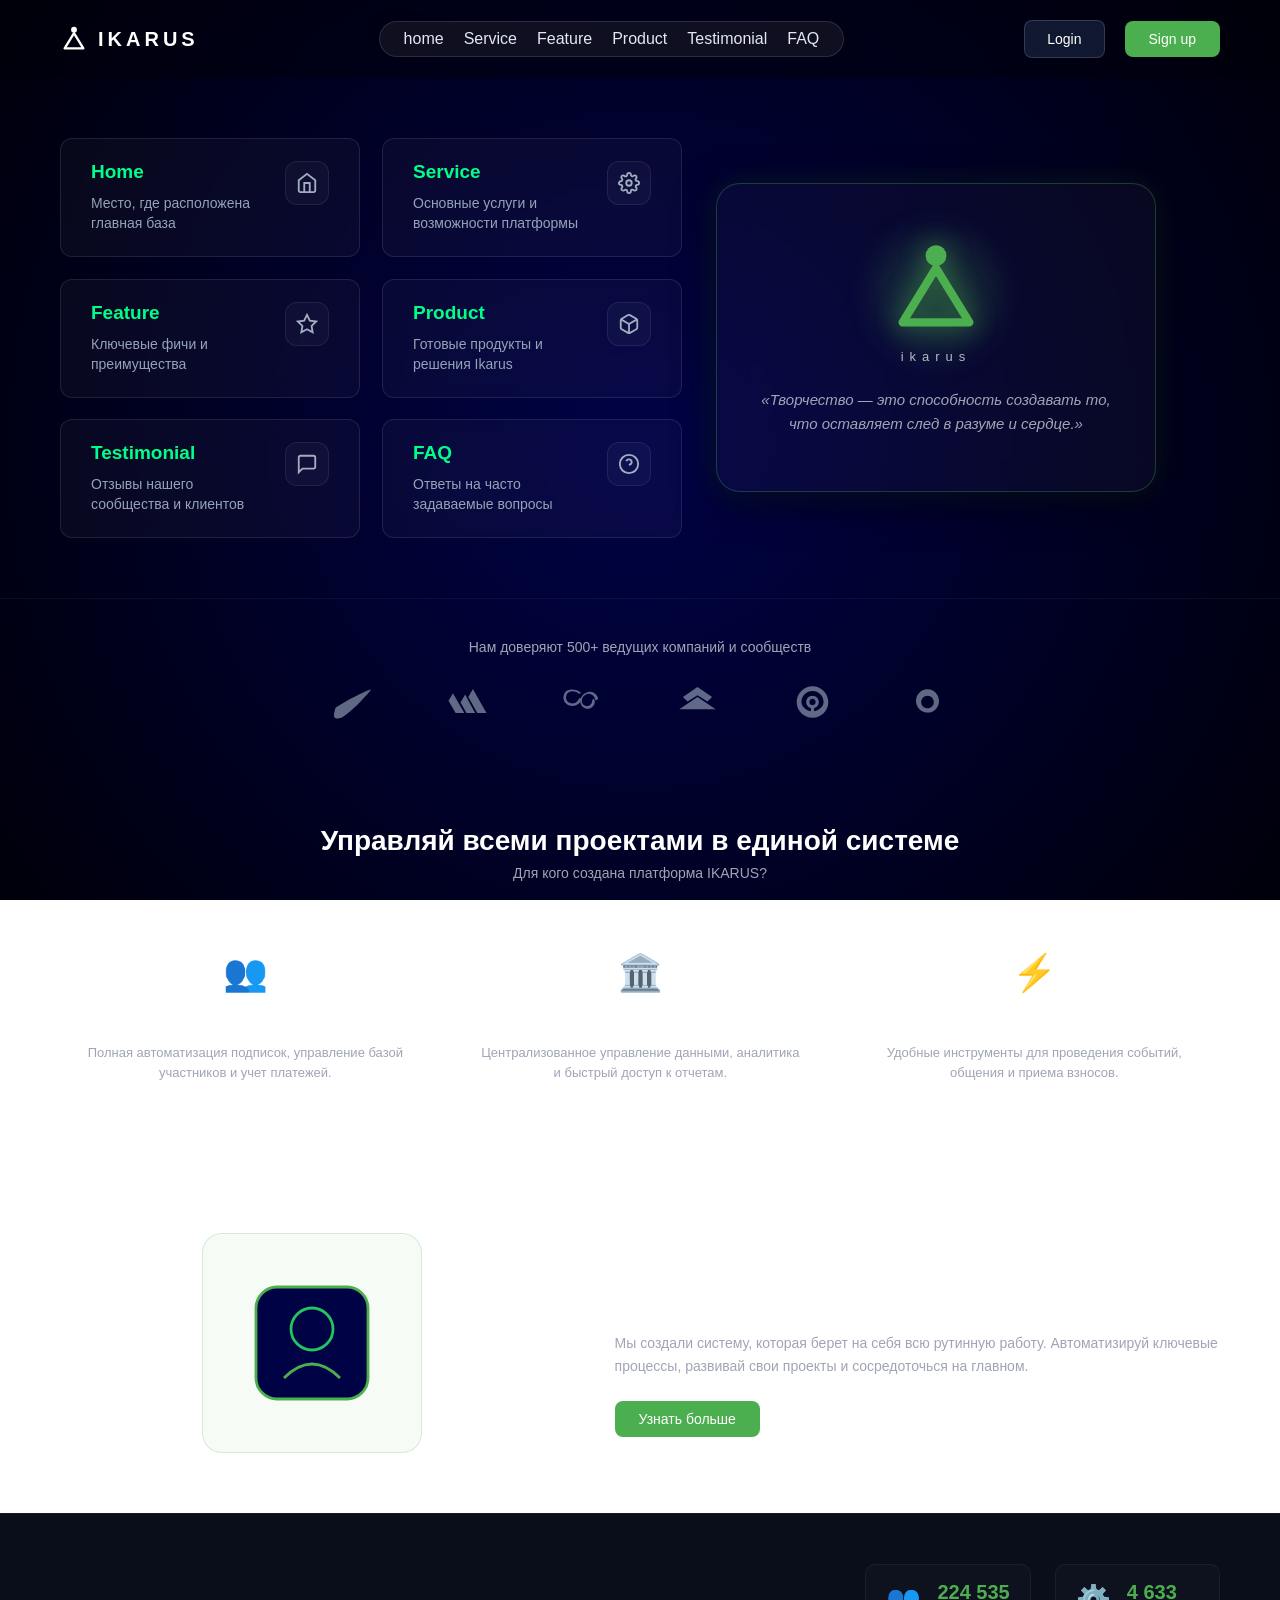
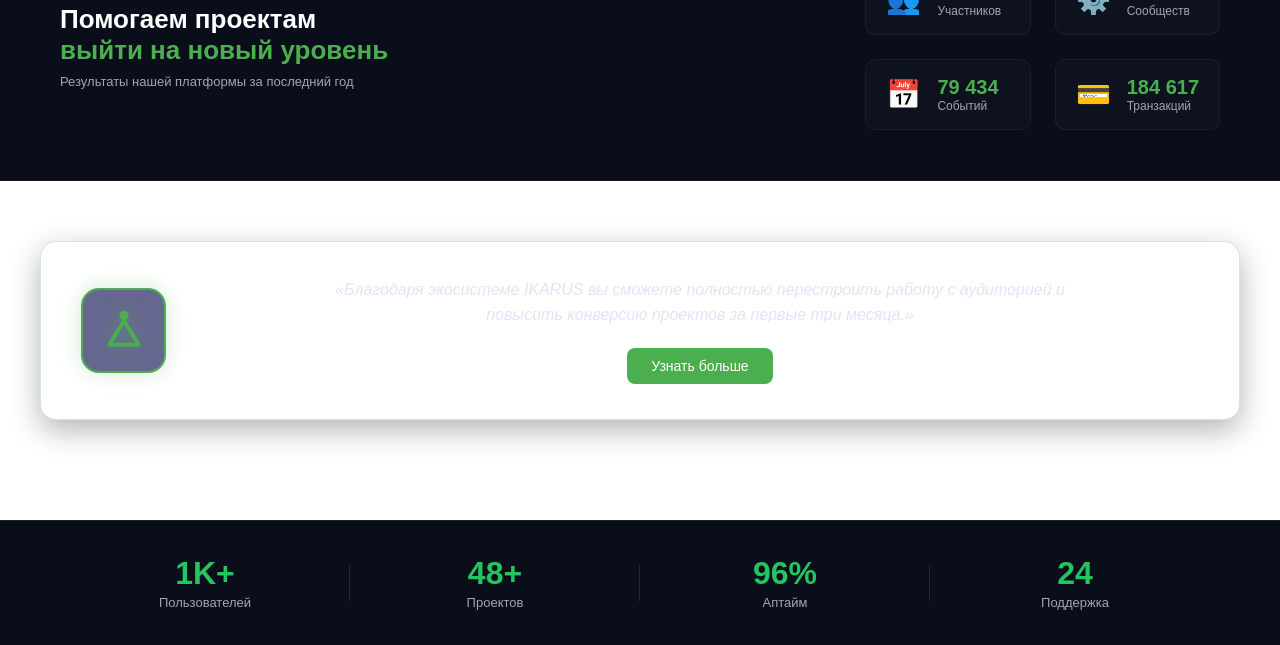
==== index.html @ 81e775e9 "Add files via upload" ====
<!DOCTYPE html>
<html lang="ru">
<head>
  <meta charset="UTF-8">
  <meta name="viewport" content="width=device-width, initial-scale=1.0">
  <title>IKARUS</title>
  <link rel="stylesheet" href="style.css">
</head>
<body>

  <!-- Шапка сайта -->
  <header class="header">
    <div class="container">
      <div class="logo">
        <svg class="logo-icon" viewBox="0 0 24 24" fill="none" xmlns="http://www.w3.org/2000/svg">
          <polygon points="4,20 20,20 12,7" stroke="currentColor" stroke-width="2" stroke-linejoin="round"/>
          <circle cx="12" cy="4" r="2.5" fill="currentColor"/>
        </svg>
        <span>IKARUS</span>
      </div>

      <nav class="nav">
        <a href="home.html">home</a>
        <a href="service.html">Service</a>
        <a href="Feature.html">Feature</a>
        <a href="product.html">Product</a>
        <a href="testimonial.html">Testimonial</a>
        <a href="faq.html">FAQ</a>
      </nav>

      <div class="header-buttons">
        <a href="#" class="login">Login</a>
        <a href="#" class="btn">Sign up</a>
      </div>
    </div>
  </header>

 <!-- Главный экран (Hero) -->
<section class="hero" id="home">
  <div class="container hero-container">
    
    <!-- Левый блок: сетка из 6 карточек -->
    <div class="tabs-grid">
 <div class="tabs-grid">
  <a href="home.html" class="tab-card">
    <div class="card-content">
      <h3>Home</h3>
      <p>Место, где расположена главная база</p>
    </div>
    <div class="card-icon-wrap">
      <svg class="tab-icon" viewBox="0 0 24 24" fill="none" stroke="currentColor" stroke-width="2"><path d="M3 9l9-7 9 7v11a2 2 0 0 1-2 2H5a2 2 0 0 1-2-2z"></path><polyline points="9 22 9 12 15 12 15 22"></polyline></svg>
    </div>
  </a>

  <a href="service.html" class="tab-card">
    <div class="card-content">
      <h3>Service</h3>
      <p>Основные услуги и возможности платформы</p>
    </div>
    <div class="card-icon-wrap">
      <svg class="tab-icon" viewBox="0 0 24 24" fill="none" stroke="currentColor" stroke-width="2"><circle cx="12" cy="12" r="3"></circle><path d="M19.4 15a1.65 1.65 0 0 0 .33 1.82l.06.06a2 2 0 0 1 0 2.83 2 2 0 0 1-2.83 0l-.06-.06a1.65 1.65 0 0 0-1.82-.33 1.65 1.65 0 0 0-1 1.51V21a2 2 0 0 1-2 2 2 2 0 0 1-2-2v-.09A1.65 1.65 0 0 0 9 19.4a1.65 1.65 0 0 0-1.82.33l-.06.06a2 2 0 0 1-2.83 0 2 2 0 0 1 0-2.83l.06-.06a1.65 1.65 0 0 0 .33-1.82 1.65 1.65 0 0 0-1.51-1H3a2 2 0 0 1-2-2 2 2 0 0 1 2-2h.09A1.65 1.65 0 0 0 4.6 9a1.65 1.65 0 0 0-.33-1.82l-.06-.06a2 2 0 0 1 0-2.83 2 2 0 0 1 2.83 0l.06.06a1.65 1.65 0 0 0 1.82.33H9a1.65 1.65 0 0 0 1-1.51V3a2 2 0 0 1 2-2 2 2 0 0 1 2 2v.09a1.65 1.65 0 0 0 1 1.51 1.65 1.65 0 0 0 1.82-.33l.06-.06a2 2 0 0 1 2.83 0 2 2 0 0 1 0 2.83l-.06-.06a1.65 1.65 0 0 0-.33 1.82V9c.69 0 1.31.39 1.51 1H21a2 2 0 0 1 2 2 2 2 0 0 1-2 2h-.09c-.6 0-1.15.34-1.51 1z"></path></svg>
    </div>
  </a>

  <a href="feature.html" class="tab-card">
    <div class="card-content">
      <h3>Feature</h3>
      <p>Ключевые фичи и преимущества</p>
    </div>
    <div class="card-icon-wrap">
      <svg class="tab-icon" viewBox="0 0 24 24" fill="none" stroke="currentColor" stroke-width="2"><polygon points="12 2 15.09 8.26 22 9.27 17 14.14 18.18 21.02 12 17.77 5.82 21.02 7 14.14 2 9.27 8.91 8.26 12 2"></polygon></svg>
    </div>
  </a>

  <a href="product.html" class="tab-card">
    <div class="card-content">
      <h3>Product</h3>
      <p>Готовые продукты и решения Ikarus</p>
    </div>
    <div class="card-icon-wrap">
      <svg class="tab-icon" viewBox="0 0 24 24" fill="none" stroke="currentColor" stroke-width="2"><path d="M21 16V8a2 2 0 0 0-1-1.73l-7-4a2 2 0 0 0-2 0l-7 4A2 2 0 0 0 3 8v8a2 2 0 0 0 1 1.73l7 4a2 2 0 0 0 2 0l7-4A2 2 0 0 0 21 16z"></path><polyline points="3.27 6.96 12 12.01 20.73 6.96"></polyline><line x1="12" y1="22.08" x2="12" y2="12"></line></svg>
    </div>
  </a>

  <a href="testimonial.html" class="tab-card">
    <div class="card-content">
      <h3>Testimonial</h3>
      <p>Отзывы нашего сообщества и клиентов</p>
    </div>
    <div class="card-icon-wrap">
      <svg class="tab-icon" viewBox="0 0 24 24" fill="none" stroke="currentColor" stroke-width="2"><path d="M21 15a2 2 0 0 1-2 2H7l-4 4V5a2 2 0 0 1 2-2h14a2 2 0 0 1 2 2z"></path></svg>
    </div>
  </a>

  <a href="faq.html" class="tab-card">
    <div class="card-content">
      <h3>FAQ</h3>
      <p>Ответы на часто задаваемые вопросы</p>
    </div>
    <div class="card-icon-wrap">
      <svg class="tab-icon" viewBox="0 0 24 24" fill="none" stroke="currentColor" stroke-width="2"><circle cx="12" cy="12" r="10"></circle><path d="M9.09 9a3 3 0 0 1 5.83 1c0 2-3 3-3 3"></path><line x1="12" y1="17" x2="12.01" y2="17"></line></svg>
    </div>
  </a>
</div>

      <!-- Правый блок: логотип с цитатой -->
      <div class="hero-image">
        <div class="hero-card">
          <svg class="hero-card-icon" viewBox="0 0 24 24" fill="none" xmlns="http://www.w3.org/2000/svg">
            <polygon points="4,20 20,20 12,7" stroke="currentColor" stroke-width="2" stroke-linejoin="round"/>
            <circle cx="12" cy="4" r="2.5" fill="currentColor"/>
          </svg>
          <span class="hero-card-subtitle">IKARUS</span>
          <blockquote class="hero-card-quote">
            «Творчество — это способность создавать то, что оставляет след в разуме и сердце.»
          </blockquote>
        </div>
      </div>

    </div>
  </section>

 <!-- 1. Логотипы партнеров -->
<section class="clients-section">
  <div class="container">
    <p class="clients-title">Нам доверяют 500+ ведущих компаний и сообществ</p>
    <div class="clients-logos">
      <!-- Nike -->
      <span class="client-logo" title="Nike">
        <svg viewBox="0 0 24 24" fill="currentColor"><path d="M21.707 5.293a1 1 0 00-1.414 0l-12 12a1 1 0 01-1.414 0l-4-4a1 1 0 00-1.414 1.414l4 4a3 3 0 004.242 0l12-12a1 1 0 000-1.414z" style="display:none;"/><path d="M9.368 15.713c-2.617 1.34-5.234 1.83-7.234.93C.117 15.736-.316 13.565.253 11.23c.531-2.183 2.05-4.5 4.318-6.528 1.107-.99 2.518-1.39 3.535-1.102 1.354.383 1.832 1.765 1.171 3.25-.807 1.815-2.651 3.823-4.71 5.114-1.291.81-2.073 1.096-2.222.846-.118-.198.113-.77.635-1.558.187-.282.385-.572.585-.868 2.043-3.023 2.766-4.592 1.956-4.957-.451-.203-1.336.037-2.392.834-1.84 1.389-3.328 3.39-4.004 5.21-.555 1.498-.24 2.871.745 3.36 1.884.937 4.71.186 7.436-1.619z" style="display:none;"/><path d="M21.458 5.753c-6.845 3.828-12.83 8.358-16.732 10.87-1.782 1.147-3.21 1.763-4.062 1.342-.814-.401-.892-1.637-.253-3.267C1.3 12.44 3.011 9.94 5.378 7.747c1.378-1.277 2.898-1.69 3.87-1.258.825.367 1.002 1.384.453 2.502-.676 1.375-2.096 2.87-3.714 3.921-1.026.666-1.69.878-1.803.655-.091-.18.117-.674.55-1.382.164-.268.337-.542.513-.82 1.732-2.738 2.378-4.142 1.63-4.471-.417-.184-1.233.033-2.189.755-1.657 1.25-2.99 3.053-3.593 4.693-.503 1.365-.21 2.603.676 3.042 1.688.835 4.22.16 6.664-1.442z" style="display:none;"/><path d="M21.707 6.293c-5.45 2.85-11.23 7.02-15.17 10.35-2.35 1.99-4.08 2.85-5.26 2.18-1.12-.63-1.22-2.4-.33-4.66C1.84 11.89 4.1 8.52 7.09 5.61c1.82-1.78 3.83-2.36 5.09-1.76 1.08.51 1.3 1.93.59 3.49-.89 1.92-2.76 4.01-4.89 5.48-1.35.93-2.22 1.23-2.37.92-.12-.25.15-.94.72-1.93.22-.38.44-.76.67-1.15 2.28-3.83 3.13-5.79 2.14-6.25-.55-.26-1.62.05-2.88 1.06-2.18 1.75-3.93 4.27-4.72 6.56-.66 1.91-.28 3.64.89 4.25 2.22 1.17 5.55.22 8.77-2.02z" style="display:none;"/><path d="M1.2 15.6C5.5 12.8 13.5 8 22.8 4.2c.4-.2.8.2.5.6-4.5 5.5-12 13.3-17 16.3-2.5 1.5-4.8 1.8-5.7.5-.8-1.2.1-3.6.6-6z"/></svg>
      </span>

      <!-- Adidas -->
      <span class="client-logo" title="Adidas">
        <svg viewBox="0 0 24 24" fill="currentColor"><path d="M24 19.5h-5.2L12 8.3 15.3 3 24 19.5zM17.5 19.5h-4.8L8 11.2 10.9 6.2l6.6 13.3zm-6.2 0H6.5L0 8.2l2.8-4.9 8.5 16.2z" style="display:none;"/><path d="M22.5 19.5H18L10.2 6.5l2.6-4.5L22.5 19.5zm-5.8 0h-4.3L5.3 8.3l2.5-4.3 8.9 15.5zm-5.7 0H6.5L0 9.2l2.4-4.2 8.6 14.5z" style="display:none;"/><path d="M24 19H18.2L12.5 8.8l2.9-5L24 19zm-7.2 0h-5.4l-3.8-6.7 2.9-5 6.3 11.7zm-6.8 0H4.5L0 11.2l2.8-4.8 7.2 12.6z"/></svg>
      </span>

      <!-- Puma -->
      <span class="client-logo" title="Puma">
        <svg viewBox="0 0 24 24" fill="currentColor"><path d="M21.8 8.6c-.4-.5-1-.8-1.6-.7-.5.1-.9.4-1.2.8-.7.9-1.4 1.7-2.2 2.5-.2.2-.5.3-.8.2-.3-.1-.5-.4-.5-.7.2-1.3.8-2.6 1.7-3.6.4-.5.8-1 1.3-1.4.3-.2.4-.6.2-.9-.1-.3-.4-.5-.7-.4-1.3.2-2.5.8-3.5 1.6-1.2 1-2.1 2.3-2.8 3.7-.1.3-.4.5-.7.4-.3-.1-.5-.4-.4-.7.4-1.7 1.2-3.3 2.4-4.6 1.1-1.2 2.5-2.1 4.1-2.6.4-.1.7-.5.6-.9-.1-.4-.5-.7-.9-.6-2 .6-3.8 1.8-5.2 3.3-1.4 1.5-2.3 3.4-2.8 5.4-.1.3-.4.5-.7.4-.2 0-.4-.2-.5-.4C5.4 7.2 3.6 5.8 1.5 5c-.4-.2-.9 0-1.1.4-.2.4 0 .9.4 1.1 1.8.7 3.3 1.9 4.3 3.5.2.3.1.7-.2.9-.8.6-1.5 1.3-2.1 2.1-.2.3-.6.4-.9.2-.3-.2-.4-.6-.2-.9.7-.9 1.5-1.7 2.4-2.4.3-.2.7-.2 1 0 .2.2.3.5.2.8-.3 1.2-.4 2.5-.2 3.7.2 1.2.8 2.3 1.7 3.2 1.3 1.3 3.1 2.1 5 2.3 2 .2 4-.3 5.7-1.3 1.3-.8 2.4-1.9 3.2-3.2.3-.5.2-1.1-.3-1.4-.4-.3-1-.2-1.3.2-.7 1.1-1.6 2-2.7 2.7-1.4.8-3.1 1.2-4.7 1-1.6-.1-3.1-.8-4.2-1.9-.8-.8-1.3-1.7-1.5-2.7-.2-1 .1-2.1.5-3 .1-.3.4-.5.7-.4.3.1.5.4.4.7-.2.5-.3 1.1-.3 1.6 0 .5.2 1 .4 1.5.2.3.5.5.8.4.3-.1.5-.4.4-.7-.1-.3-.1-.6-.1-.9 0-.6.2-1.2.5-1.7.3-.5.8-.9 1.3-1.2.3-.2.7-.2 1 0 .3.2.4.5.3.8-.2.7-.2 1.4-.1 2.1.2.8.6 1.5 1.2 2.1.8.8 1.9 1.3 3 1.4 1.1.1 2.2-.2 3.1-.8 1-.6 1.8-1.5 2.3-2.5.4-.8.6-1.7.5-2.6 0-.8-.3-1.6-.8-2.3z" style="display:none;"/><path d="M21.5 8.2c-.8-1.1-2-1.8-3.3-2-1.3-.2-2.7.2-3.8 1-1.3.9-2.3 2.2-2.9 3.7-.2.5-.1 1.1.3 1.5.4.4 1 .5 1.5.3 1-.4 2.1-.5 3.1-.2 1 .3 1.9.9 2.5 1.8.6.9.8 2 .6 3-.2 1-.8 1.9-1.6 2.5-1.1.8-2.5 1.1-3.8.9-1.3-.2-2.5-.9-3.3-2-.5-.7-.8-1.5-.9-2.4 0-.4-.3-.8-.7-.9-.4-.1-.8.1-1 .5-.4 1.2-.3 2.5.2 3.6.5 1.2 1.5 2.1 2.7 2.7 1.5.7 3.2.8 4.8.4 1.6-.4 3-1.4 3.9-2.7 1.1-1.6 1.4-3.5 1-5.4-.3-1.8-1.4-3.4-2.9-4.3 1-.3 2.1-.2 3 .3.9.5 1.6 1.3 2 2.3.2.4.6.6 1 .5.4-.2.6-.6.5-1-.3-1.4-1.2-2.6-2.4-3.3z" style="display:none;"/><path d="M22 10c-.3-1.5-1.2-2.8-2.5-3.6-1.3-.8-2.9-1-4.4-.6-1.5.4-2.8 1.4-3.6 2.7-.8 1.3-1.1 2.9-.7 4.4.2.8.7 1.5 1.3 2.1.6.6 1.4 1 2.2 1.2 1.2.3 2.5 0 3.5-.7 1-.7 1.7-1.8 1.9-3 .1-.5.1-1 0-1.5-.1-.4-.4-.7-.8-.7-.4 0-.7.3-.8.7 0 .3 0 .7-.1 1-.2.8-.7 1.5-1.4 2-.7.5-1.6.7-2.4.5-.6-.1-1.1-.4-1.6-.8-.4-.4-.8-1-.9-1.6-.3-1.1 0-2.3.6-3.2.6-.9 1.6-1.6 2.7-1.9 1.1-.3 2.3-.1 3.2.5.9.6 1.5 1.6 1.7 2.7.1.4.5.7.9.6.4-.1.7-.5.6-.9z"/><path d="M11 6c-2-1.5-4.5-2.2-7-1.8C1.5 4.6.2 6.2 0 8.7c-.1 1.2.2 2.4.9 3.4.7 1 1.7 1.7 2.8 2.1 1.5.5 3.1.4 4.5-.3 1.4-.7 2.5-1.9 3-3.4.1-.4-.1-.8-.5-1-.4-.1-.8.1-1 .5-.4 1.1-1.2 2-2.2 2.5-1 .5-2.2.6-3.3.2-.8-.3-1.5-.8-2-1.5-.5-.7-.7-1.6-.6-2.5.2-1.8 1.2-3 2.9-3.4 1.8-.3 3.7.2 5.1 1.3.3.3.8.2 1-.1.3-.4.2-.9-.1-1.2z"/></svg>
      </span>

      <!-- Reebok -->
      <span class="client-logo" title="Reebok">
        <svg viewBox="0 0 24 24" fill="currentColor"><path d="M24 15.5L13.8 8.8l3.4-3.4L24 10.1v5.4zM0 15.5l10.2-6.7-3.4-3.4L0 10.1v5.4zm12-3.8l8.5 5.6H3.5l8.5-5.6z" style="display:none;"/><path d="M23.5 16.5L12 8.8 0.5 16.5H23.5zM12 2.5L2.8 8.8l2.9 2.9L12 7.8l6.3 3.9 2.9-2.9L12 2.5z"/></svg>
      </span>

      <!-- The North Face -->
      <span class="client-logo" title="The North Face">
        <svg viewBox="0 0 24 24" fill="currentColor"><path d="M12 3c-5 0-9 4-9 9s4 9 9 9 9-4 9-9-4-9-9-9zm0 16c-3.9 0-7-3.1-7-7s3.1-7 7-7 7 3.1 7 7-3.1 7-7 7z" style="display:none;"/><path d="M12 2C6.5 2 2 6.5 2 12s4.5 10 10 10 10-4.5 10-10S17.5 2 12 2zm1 15.8V15c0-.6-.4-1-1-1s-1 .4-1 1v2.8C7.6 17.1 5 14.8 5 12c0-3.9 3.1-7 7-7s7 3.1 7 7c0 2.8-2.6 5.1-6 5.8z"/><path d="M12 8c-2.2 0-4 1.8-4 4s1.8 4 4 4 4-1.8 4-4-1.8-4-4-4zm0 6c-1.1 0-2-.9-2-2s.9-2 2-2 2 .9 2 2-.9 2-2 2z"/></svg>
      </span>

      <!-- Under Armour -->
      <span class="client-logo" title="Under Armour">
        <svg viewBox="0 0 24 24" fill="currentColor"><path d="M12 2C8.7 2 6 4.7 6 8c0 2.2 1.2 4.1 3 5.2V15c-1.8-1.1-3-3-3-5.2 0-3.3 2.7-6 6-6s6 2.7 6 6c0 2.2-1.2 4.1-3 5.2v-1.8c1.8-1.1 3-3 3-5.2 0-3.3-2.7-6-6-6z" style="display:none;"/><path d="M17.5 6.5C16.1 4.9 14.2 4 12 4S7.9 4.9 6.5 6.5C5.1 8.1 4.5 10.2 4.8 12.3c.4 2.6 2.1 4.8 4.5 5.8 1.7.7 3.7.8 5.4.2 2.4-1 4.1-3.2 4.5-5.8.3-2.1-.3-4.2-1.7-5.8zM12 16c-2.2 0-4-1.8-4-4s1.8-4 4-4 4 1.8 4 4-1.8 4-4 4z"/></svg>
      </span>
    </div>
  </div>
</section>

  <!-- 2. Сетка услуг (Управляй системой) -->
  <section class="services-overview">
    <div class="container">
      <h2 class="section-title">Управляй всеми проектами в единой системе</h2>
      <p class="section-subtitle">Для кого создана платформа IKARUS?</p>
      
      <div class="services-grid">
        <div class="service-card">
          <div class="service-icon">👥</div>
          <h3>Организации</h3>
          <p>Полная автоматизация подписок, управление базой участников и учет платежей.</p>
        </div>

        <div class="service-card">
          <div class="service-icon">🏛️</div>
          <h3>Ассоциации</h3>
          <p>Централизованное управление данными, аналитика и быстрый доступ к отчетам.</p>
        </div>

        <div class="service-card">
          <div class="service-icon">⚡</div>
          <h3>Клубы и Группы</h3>
          <p>Удобные инструменты для проведения событий, общения и приема взносов.</p>
        </div>
      </div>
    </div>
  </section>

  <!-- 3. Информационный блок -->
  <section class="feature-block">
    <div class="container feature-flex">
      <div class="feature-media">
        <div class="media-box">
          <svg viewBox="0 0 100 100" class="feature-svg">
            <rect x="10" y="10" width="80" height="80" rx="15" fill="#000246" stroke="#4CAF4F" stroke-width="2"/>
            <circle cx="50" cy="40" r="15" stroke="#22c55e" stroke-width="2" fill="none"/>
            <path d="M 30 75 Q 50 55 70 75" stroke="#4CAF4F" stroke-width="2" fill="none"/>
          </svg>
        </div>
      </div>
      <div class="feature-info">
        <h2>Скрытые возможности 3 лет разработки IKARUS</h2>
        <p>Мы создали систему, которая берет на себя всю рутинную работу. Автоматизируй ключевые процессы, развивай свои проекты и сосредоточься на главном.</p>
        <a href="#" class="btn">Узнать больше</a>
      </div>
    </div>
  </section>

  <!-- 4. Достижения -->
  <section class="achievements-section">
    <div class="container achievements-flex">
      <div class="achievements-text">
        <h2>Помогаем проектам <br><span class="highlight">выйти на новый уровень</span></h2>
        <p>Результаты нашей платформы за последний год</p>
      </div>
      <div class="achievements-grid">
        <div class="achieve-card">
          <span class="achieve-icon">👥</span>
          <div>
            <h3>2,245,341</h3>
            <p>Участников</p>
          </div>
        </div>
        <div class="achieve-card">
          <span class="achieve-icon">⚙️</span>
          <div>
            <h3>46,328</h3>
            <p>Сообществ</p>
          </div>
        </div>
        <div class="achieve-card">
          <span class="achieve-icon">📅</span>
          <div>
            <h3>828,867</h3>
            <p>Событий</p>
          </div>
        </div>
        <div class="achieve-card">
          <span class="achieve-icon">💳</span>
          <div>
            <h3>1,926,436</h3>
            <p>Транзакций</p>
          </div>
        </div>
      </div>
    </div>
  </section>

  <!-- 5. Обновленный баннер IKARUS -->
  <section class="case-section">
    <div class="container case-flex">
      <div class="case-badge">
        <svg class="case-logo-icon" viewBox="0 0 24 24" fill="none" xmlns="http://www.w3.org/2000/svg">
          <polygon points="4,20 20,20 12,7" stroke="currentColor" stroke-width="2" stroke-linejoin="round"/>
          <circle cx="12" cy="4" r="2.5" fill="currentColor"/>
        </svg>
      </div>
      <div class="case-content">
        <p class="case-quote">«Благодаря экосистеме IKARUS вы сможете полностью перестроить работу с аудиторией и повысить конверсию проектов за первые три месяца.»</p>
        <a href="#" class="btn">Узнать больше</a>
      </div>
    </div>
  </section>

  <!-- Секция статистики -->
  <section class="stats-section">
    <div class="container stats-container">
      <div class="stat-item">
        <span class="stat-number">10K+</span>
        <span class="stat-label">Пользователей</span>
      </div>
      <div class="stat-item">
        <span class="stat-number">500+</span>
        <span class="stat-label">Проектов</span>
      </div>
      <div class="stat-item">
        <span class="stat-number">99.9%</span>
        <span class="stat-label">Аптайм</span>
      </div>
      <div class="stat-item">
        <span class="stat-number">24/7</span>
        <span class="stat-label">Поддержка</span>
      </div>
    </div>
  </section>

 <!-- Модальное окно (Login / Sign Up) -->
<div class="modal-overlay" id="auth-modal">
  <div class="modal-box">
    <button class="modal-close">&times;</button>
    <h3 id="modal-title">Вход в систему</h3>
    
    <!-- Форма входа -->
    <form class="modal-form" id="auth-form">
      <input type="email" placeholder="Ваш Email" required>
      <input type="password" placeholder="Пароль" required>
      <button type="submit" class="btn modal-submit">Продолжить</button>
    </form>

    <!-- Блок с успешным сообщением (скрыт по умолчанию) -->
    <div id="success-message" class="success-message" style="display: none;">
      <div class="success-icon">✓</div>
      <h4>Спасибо!</h4>
      <p>заработай сначало денег.</p>
    </div>
  </div>
</div>

  <!-- Подключение JS -->
  <script src="script.js"></script>
</body>
</html>
---- style.css ----
* {
  margin: 0;
  padding: 0;
  box-sizing: border-box;
}

body {
  font-family: Arial, sans-serif;
  background: radial-gradient(circle at center, #000246 0%, #00000a 100%);
  background-attachment: fixed;
  color: #ffffff;
  min-height: 100vh;
}

.container {
  max-width: 1200px;
  margin: 0 auto;
  padding: 0 20px;
}

/* ==========================================
   ШАПКА САЙТА
   ========================================== */
.header {
  background-color: rgba(0, 0, 10, 0.4);
  backdrop-filter: blur(10px);
  padding: 20px 0;
  position: sticky;
  top: 0;
  z-index: 100;
}

.header .container {
  display: flex;
  align-items: center;
  justify-content: space-between;
}

/* Логотип */
.logo {
  display: flex;
  align-items: center;
  gap: 10px;
  cursor: pointer;
  transition: all 0.3s ease;
}

.logo-icon {
  width: 28px;
  height: 28px;
  color: #ffffff;
}

.logo span {
  font-size: 20px;
  font-weight: 600;
  color: #ffffff;
  letter-spacing: 4px;
}

.logo:hover span {
  color: #ffffff;
  text-shadow: 0 0 10px rgba(255, 255, 255, 0.6);
}

.logo:hover .logo-icon {
  color: #ffffff;
  filter: drop-shadow(0 0 10px rgba(255, 255, 255, 0.8));
}

/* Навигация (финальный вид — стеклянная пилюля) */
.nav {
  background: rgba(255, 255, 255, 0.06);
  backdrop-filter: blur(12px);
  -webkit-backdrop-filter: blur(12px);
  border: 1px solid rgba(255, 255, 255, 0.12);
  border-radius: 30px;
  padding: 8px 24px;
  display: flex;
  align-items: center;
  gap: 20px;
  box-shadow: 0 4px 20px rgba(0, 0, 0, 0.2);
}

.nav a {
  color: #e2e8f0;
  text-decoration: none;
  font-size: 16px;
  font-weight: 500;
  transition: color 0.3s ease, text-shadow 0.3s ease;
}

.nav a:hover {
  color: #ffffff;
  text-shadow: 0 0 8px rgba(255, 255, 255, 0.6);
  opacity: 1;
}

/* Кнопки шапки */
.header-buttons {
  display: flex;
  align-items: center;
  gap: 20px;
}

.login {
  background: rgba(22, 33, 62, 0.75);
  color: #ffffff;
  padding: 10px 22px;
  border-radius: 8px;
  border: 1px solid rgba(255, 255, 255, 0.15);
  text-decoration: none;
  font-weight: 500;
  font-size: 14px;
  transition: all 0.3s ease;
  backdrop-filter: blur(8px);
  display: inline-block;
}

.login:hover {
  background: rgba(35, 52, 95, 0.9);
  border-color: rgba(255, 255, 255, 0.35);
  box-shadow: 0 0 15px rgba(35, 52, 95, 0.6);
  color: #ffffff;
}

.btn {
  background-color: #4CAF4F;
  color: #ffffff;
  text-decoration: none;
  padding: 10px 24px;
  border-radius: 8px;
  font-size: 14px;
  font-weight: 500;
  display: inline-block;
  transition: all 0.2s ease;
}

.btn:hover {
  background-color: #45a049;
}

/* ==========================================
   ГЛАВНЫЙ БЛОК (HERO)
   ========================================== */
.hero {
  padding: 60px 0;
}

.hero-container {
  display: flex;
  align-items: center;
  justify-content: space-between;
  gap: 40px;
}

.hero-content {
  flex: 1.2;
}

/* Сетка карточек-вкладок */
.tabs-grid {
  display: grid;
  grid-template-columns: repeat(2, minmax(300px, 1fr));
  gap: 22px;
}

.tab-card {
  display: flex;
  justify-content: space-between;
  align-items: flex-start;
  position: relative;
  overflow: hidden;
  background: rgba(255, 255, 255, 0.03);
  border: 1px solid rgba(255, 255, 255, 0.1);
  backdrop-filter: blur(10px);
  border-radius: 12px;
  padding: 22px 30px;
  min-height: 100px;
  cursor: pointer;
  text-decoration: none;
  color: inherit;
  transition: transform 0.1s ease-out, box-shadow 0.3s ease, border-color 0.3s ease, background 0.3s ease;
  will-change: transform;
}

.tab-card:hover {
  border-color: #22c55e;
  background: rgba(34, 197, 94, 0.08);
  box-shadow: 0 0 25px rgba(34, 197, 94, 0.35), inset 0 0 15px rgba(255, 255, 255, 0.08);
  transform: translateY(-4px);
}

.card-content {
  flex: 1;
  padding-right: 15px;
}

.tab-card h3 {
  font-size: 19px;
  color: #00ff88;
  margin-bottom: 10px;
  font-weight: 600;
}

.tab-card:hover h3 {
  text-shadow: 0 0 10px rgba(34, 197, 94, 0.8), 0 0 20px rgba(34, 197, 94, 0.4);
}

.tab-card p {
  font-size: 14px;
  color: #94a3b8;
  line-height: 1.45;
}

/* Иконка внутри карточки-вкладки */
.card-icon-wrap {
  width: 44px;
  height: 44px;
  min-width: 44px;
  background: rgba(255, 255, 255, 0.03);
  border: 1px solid rgba(255, 255, 255, 0.08);
  border-radius: 12px;
  display: flex;
  align-items: center;
  justify-content: center;
  transition: all 0.4s cubic-bezier(0.16, 1, 0.3, 1);
}

.tab-icon {
  width: 22px;
  height: 22px;
  color: #a0aec0;
  transition: all 0.4s ease;
}

.tab-card:hover .card-icon-wrap,
.tab-card.active-card .card-icon-wrap {
  background: rgba(76, 175, 79, 0.15);
  border-color: rgba(76, 175, 79, 0.4);
  transform: scale(1.1) rotate(5deg);
  box-shadow: 0 0 15px rgba(76, 175, 79, 0.25);
}

.tab-card:hover .tab-icon,
.tab-card.active-card .tab-icon {
  color: #4CAF4F;
  transform: scale(1.05);
}

/* Активная карточка (JS) */
.tab-card.active-card {
  border-color: #22c55e;
  background: rgba(34, 197, 94, 0.1);
  box-shadow: 0 0 15px rgba(34, 197, 94, 0.25);
}

/* Правая карточка (цитата) */
.hero-image {
  flex: 0.8;
  display: flex;
  justify-content: center;
  align-items: center;
}

.hero-card {
  position: relative;
  background: rgba(255, 255, 255, 0.03);
  border: 1px solid rgba(76, 175, 79, 0.3);
  backdrop-filter: blur(15px);
  border-radius: 24px;
  padding: 55px 40px;
  display: flex;
  flex-direction: column;
  align-items: center;
  text-align: center;
  box-shadow: 0 10px 40px rgba(0, 0, 0, 0.5), 0 0 30px rgba(76, 175, 79, 0.15);
  width: 100%;
  max-width: 440px;
  cursor: pointer;
  transition: transform 0.1s ease-out, box-shadow 0.3s ease, border-color 0.3s ease;
  will-change: transform;
  overflow: hidden;
}

/* "Стихия" — мягкое зелёное свечение под парящей иконкой */
.hero-card::before {
  content: "";
  position: absolute;
  top: 30px;
  left: 50%;
  transform: translateX(-50%);
  width: 160px;
  height: 160px;
  background: radial-gradient(circle, rgba(76, 175, 79, 0.35) 0%, rgba(76, 175, 79, 0) 70%);
  filter: blur(10px);
  animation: glowPulse 4s ease-in-out infinite;
  pointer-events: none;
  z-index: 0;
}

.hero-card-icon,
.hero-card-subtitle,
.hero-card-quote {
  position: relative;
  z-index: 1;
}

@keyframes glowPulse {
  0%, 100% { opacity: 0.6; transform: translateX(-50%) scale(1); }
  50% { opacity: 1; transform: translateX(-50%) scale(1.15); }
}

.hero-card:hover {
  border-color: rgba(255, 255, 255, 0.5);
  box-shadow: 0 0 25px rgba(255, 255, 255, 0.25);
}

.hero-card-icon {
  width: 100px;
  height: 100px;
  color: #4CAF4F;
  margin-bottom: 10px;
  filter: drop-shadow(0 0 12px rgba(76, 175, 79, 0.6));
  animation: floatAndRotate 8s ease-in-out infinite;
  transform-origin: center center;
  display: inline-block;
}

.hero-card:hover .hero-card-icon {
  color: #ffffff;
  filter: drop-shadow(0 0 14px rgba(255, 255, 255, 0.9));
}

.hero-card-subtitle {
  font-size: 13px;
  text-transform: lowercase;
  letter-spacing: 6px;
  color: #ffffff;
  opacity: 0.7;
  margin-bottom: 24px;
  font-weight: 500;
}

.hero-card:hover .hero-card-subtitle {
  color: #ffffff;
}

.hero-card-quote {
  font-size: 15px;
  line-height: 1.6;
  color: #a0a5b5;
  font-style: italic;
}

/* ==========================================
   СЕКЦИЯ СТАТИСТИКИ (компактная)
   ========================================== */
.stats-section {
  background-color: #0a0e1a;
  padding: 25px 0;
  border-top: 1px solid rgba(255, 255, 255, 0.08);
  margin-top: 40px;
}

.stats-container {
  display: grid;
  grid-template-columns: repeat(4, 1fr);
  align-items: center;
}

.stat-item {
  display: flex;
  flex-direction: column;
  align-items: center;
  text-align: center;
  position: relative;
  padding: 10px;
  border-radius: 8px;
  cursor: pointer;
  transition: all 0.3s ease;
}

.stat-item:not(:last-child)::after {
  content: "";
  position: absolute;
  right: 0;
  top: 50%;
  transform: translateY(-50%);
  height: 50%;
  width: 1px;
  background-color: rgba(255, 255, 255, 0.1);
}

.stat-number {
  font-size: 32px;
  font-weight: 700;
  color: #22c55e;
  margin-bottom: 4px;
  line-height: 1.1;
  display: inline-block;
  transition: all 0.3s ease;
}

.stat-item:hover .stat-number {
  color: #00ff88;
  text-shadow: 0 0 14px rgba(0, 255, 136, 0.85);
  transform: scale(1.08);
}

.stat-label {
  font-size: 13px;
  color: #a0a5b5;
}

.stat-item:hover .stat-label {
  color: #ffffff;
}

/* ==========================================
   ЛОГОТИПЫ ПАРТНЁРОВ
   ========================================== */
.clients-section {
  padding: 40px 0;
  text-align: center;
  border-top: 1px solid rgba(255, 255, 255, 0.05);
}

.clients-title {
  color: #a0a5b5;
  font-size: 14px;
  margin-bottom: 24px;
}

.clients-logos {
  display: flex;
  justify-content: center;
  align-items: center;
  flex-wrap: wrap;
  gap: 40px;
  margin-top: 25px;
  color: rgba(255, 255, 255, 0.4);
  font-weight: 700;
  font-size: 18px;
  letter-spacing: 2px;
}

.clients-logos span {
  transition: color 0.3s;
}

.clients-logos span:hover {
  color: #4CAF4F;
}

.client-logo {
  display: inline-flex;
  align-items: center;
  justify-content: center;
  width: 75px;
  height: 45px;
  color: #a0aec0;
  opacity: 0.6;
  transition: all 0.3s ease-in-out;
  cursor: pointer;
}

.client-logo svg {
  width: 100%;
  height: 100%;
  max-height: 38px;
  object-fit: contain;
}

.client-logo:hover {
  opacity: 1;
  color: #ffffff;
  transform: translateY(-4px) scale(1.1);
  filter: drop-shadow(0 0 8px rgba(76, 175, 79, 0.4));
}

/* ==========================================
   СЕТКА УСЛУГ
   ========================================== */
.services-overview {
  padding: 60px 0;
  text-align: center;
}

.section-title {
  font-size: 28px;
  color: #ffffff;
  margin-bottom: 8px;
}

.section-subtitle {
  color: #a0a5b5;
  font-size: 14px;
  margin-bottom: 40px;
}

.services-grid {
  display: grid;
  grid-template-columns: repeat(3, 1fr);
  gap: 24px;
}

.service-card {
  background: rgba(255, 255, 255, 0.03);
  border: 1px solid rgba(255, 255, 255, 0.08);
  border-radius: 14px;
  padding: 30px 20px;
  text-align: center;
  transition: transform 0.1s ease-out, box-shadow 0.3s ease, border-color 0.3s ease;
  will-change: transform;
}

.service-card:hover {
  border-color: #4CAF4F;
  box-shadow: 0 8px 25px rgba(76, 175, 79, 0.2);
  transform: translateY(-4px);
}

.service-icon {
  font-size: 36px;
  margin-bottom: 16px;
}

.service-card h3 {
  font-size: 20px;
  color: #ffffff;
  margin-bottom: 10px;
}

.service-card p {
  font-size: 13px;
  color: #a0a5b5;
  line-height: 1.5;
}

/* ==========================================
   ИНФОРМАЦИОННЫЙ БЛОК (FEATURE)
   ========================================== */
.feature-block {
  padding: 60px 0;
}

.feature-flex {
  display: flex;
  align-items: center;
  justify-content: space-between;
  gap: 50px;
}

.feature-media {
  flex: 1;
  display: flex;
  justify-content: center;
  align-items: center;
}

.media-box {
  width: 220px;
  height: 220px;
  background: rgba(76, 175, 79, 0.05);
  border-radius: 20px;
  display: flex;
  align-items: center;
  justify-content: center;
  border: 1px solid rgba(76, 175, 79, 0.2);
  margin: 0 auto;
  animation: floatMediaBoxCenter 6s ease-in-out infinite;
  will-change: transform;
}

.feature-svg {
  width: 140px;
  height: 140px;
  transform-origin: 50px 50px;
  animation: rotateFeatureSvgSmooth 8s ease-in-out infinite;
}

.feature-info {
  flex: 1.2;
}

.feature-info h2 {
  font-size: 26px;
  color: #ffffff;
  margin-bottom: 16px;
  line-height: 1.3;
}

.feature-info p {
  font-size: 14px;
  color: #a0a5b5;
  line-height: 1.6;
  margin-bottom: 24px;
}

@keyframes floatMediaBoxCenter {
  0%, 100% { transform: translateY(0px); }
  50% { transform: translateY(-14px); }
}

@keyframes rotateFeatureSvgSmooth {
  0% { transform: rotate(0deg) scale(1); }
  25% { transform: rotate(6deg) scale(1.04); }
  50% { transform: rotate(-6deg) scale(1.06); }
  75% { transform: rotate(4deg) scale(1.02); }
  100% { transform: rotate(0deg) scale(1); }
}

/* ==========================================
   ДОСТИЖЕНИЯ
   ========================================== */
.achievements-section {
  background: #0a0e1a;
  padding: 50px 0;
  border-top: 1px solid rgba(255, 255, 255, 0.05);
  border-bottom: 1px solid rgba(255, 255, 255, 0.05);
}

.achievements-flex {
  display: flex;
  align-items: center;
  justify-content: space-between;
  gap: 40px;
}

.achievements-text h2 {
  font-size: 26px;
  color: #ffffff;
  margin-bottom: 8px;
}

.achievements-text p {
  font-size: 13px;
  color: #a0a5b5;
}

.highlight {
  color: #4CAF4F;
}

.achievements-grid {
  display: grid;
  grid-template-columns: repeat(2, 1fr);
  gap: 24px;
}

.achieve-card {
  display: flex;
  align-items: center;
  gap: 16px;
  background: rgba(255, 255, 255, 0.02);
  padding: 16px 20px;
  border-radius: 10px;
  border: 1px solid rgba(255, 255, 255, 0.05);
  cursor: pointer;
  transition: all 0.3s ease;
}

.achieve-card:hover {
  transform: translateY(-4px);
  border-color: #00ff88;
  background: rgba(0, 255, 136, 0.06);
  box-shadow: 0 0 20px rgba(0, 255, 136, 0.25);
}

.achieve-icon {
  font-size: 28px;
  transition: transform 0.3s ease, filter 0.3s ease;
}

.achieve-card:hover .achieve-icon {
  transform: scale(1.1);
  filter: drop-shadow(0 0 8px rgba(0, 255, 136, 0.6));
}

.achieve-card h3 {
  font-size: 20px;
  color: #4CAF4F;
  font-weight: 700;
  transition: color 0.3s ease, text-shadow 0.3s ease;
}

.achieve-card:hover h3 {
  color: #00ff88;
  text-shadow: 0 0 12px rgba(0, 255, 136, 0.7);
}

.achieve-card p {
  font-size: 12px;
  color: #a0a5b5;
}

/* ==========================================
   БАННЕР IKARUS (CASE / ОТЗЫВ)
   ========================================== */
.case-section {
  padding: 60px 0;
}

.case-flex {
  display: flex;
  align-items: center;
  gap: 35px;
  background: rgba(255, 255, 255, 0.02);
  border: 1px solid rgba(76, 175, 79, 0.25);
  border-radius: 16px;
  padding: 35px 40px;
  box-shadow: 0 10px 30px rgba(0, 0, 0, 0.3);
}

.case-badge {
  width: 85px;
  height: 85px;
  min-width: 85px;
  background: rgba(0, 2, 70, 0.6);
  border: 2px solid #4CAF4F;
  border-radius: 18px;
  display: flex;
  align-items: center;
  justify-content: center;
  box-shadow: 0 0 20px rgba(76, 175, 79, 0.25);
  cursor: pointer;
  transition: all 0.3s ease;
}

.case-badge:hover {
  border-color: #ffffff;
  box-shadow: 0 0 20px rgba(255, 255, 255, 0.3);
}

.case-logo-icon {
  width: 44px;
  height: 44px;
  color: #4CAF4F;
  filter: drop-shadow(0 0 8px rgba(76, 175, 79, 0.6));
  animation: floatAndRotate 8s ease-in-out infinite;
  transform-origin: center center;
  display: inline-block;
}

.case-badge:hover .case-logo-icon {
  color: #ffffff;
  filter: drop-shadow(0 0 12px rgba(255, 255, 255, 0.85));
}

.case-content {
  flex: 1;
  display: flex;
  flex-direction: column;
  align-items: center;
  text-align: center;
}

.case-quote {
  font-size: 16px;
  color: #e0e5f5;
  line-height: 1.6;
  font-style: italic;
  margin-bottom: 20px;
  max-width: 750px;
}

@keyframes floatAndRotate {
  0% { transform: translateY(0px) rotate(0deg) scale(1); }
  25% { transform: translateY(-8px) rotate(4deg) scale(1.02); }
  50% { transform: translateY(-14px) rotate(-3deg) scale(1.04); }
  75% { transform: translateY(-6px) rotate(2deg) scale(1.01); }
  100% { transform: translateY(0px) rotate(0deg) scale(1); }
}

/* ==========================================
   МОДАЛЬНОЕ ОКНО
   ========================================== */
.modal-overlay {
  position: fixed;
  top: 0;
  left: 0;
  width: 100%;
  height: 100%;
  background: rgba(0, 0, 10, 0.8);
  backdrop-filter: blur(8px);
  display: flex;
  align-items: center;
  justify-content: center;
  opacity: 0;
  pointer-events: none;
  transition: opacity 0.3s ease;
  z-index: 1000;
}

.modal-overlay.active {
  opacity: 1;
  pointer-events: all;
}

.modal-box {
  background: #0a0e1a;
  border: 1px solid rgba(76, 175, 79, 0.3);
  border-radius: 16px;
  padding: 32px;
  width: 100%;
  max-width: 380px;
  position: relative;
  box-shadow: 0 20px 50px rgba(0, 0, 0, 0.6);
  text-align: center;
  transform: scale(0.8);
  transition: transform 0.3s ease;
}

.modal-overlay.active .modal-box {
  transform: scale(1);
}

.modal-close {
  position: absolute;
  top: 15px;
  right: 20px;
  background: none;
  border: none;
  color: #a0a5b5;
  font-size: 24px;
  cursor: pointer;
  transition: color 0.2s;
}

.modal-close:hover {
  color: #4CAF4F;
}

.modal-box h3 {
  font-size: 20px;
  color: #ffffff;
  margin-bottom: 20px;
}

.modal-form {
  display: flex;
  flex-direction: column;
  gap: 14px;
}

.modal-form input {
  background: rgba(255, 255, 255, 0.05);
  border: 1px solid rgba(255, 255, 255, 0.1);
  border-radius: 8px;
  padding: 12px 16px;
  color: #ffffff;
  font-size: 14px;
  outline: none;
  transition: border-color 0.2s;
}

.modal-form input:focus {
  border-color: #4CAF4F;
}

.modal-submit {
  width: 100%;
  margin-top: 6px;
  cursor: pointer;
}

#auth-form, #success-message {
  transition: opacity 0.4s ease, transform 0.4s ease;
}

.fade-out {
  opacity: 0;
  transform: translateY(-10px);
  pointer-events: none;
}

.fade-in {
  opacity: 1;
  transform: translateY(0);
}

.success-message {
  opacity: 0;
  transform: translateY(10px);
  text-align: center;
  padding: 15px 0;
}

.success-icon {
  width: 50px;
  height: 50px;
  background: rgba(76, 175, 79, 0.2);
  color: #4CAF4F;
  border-radius: 50%;
  display: flex;
  align-items: center;
  justify-content: center;
  font-size: 24px;
  font-weight: bold;
  margin: 0 auto 12px auto;
  box-shadow: 0 0 15px rgba(76, 175, 79, 0.4);
}

.success-message h4 {
  font-size: 22px;
  color: #ffffff;
  margin-bottom: 6px;
}

.success-message p {
  color: #a0aec0;
  font-size: 14px;
}

/* ==========================================
   ВЕРХНЯЯ НАВИГАЦИОННАЯ ПАНЕЛЬ (страница Home)
   ========================================== */
.header-nav {
  width: 100%;
  background: #090d16;
  border-bottom: 1px solid rgba(255, 255, 255, 0.08);
  padding: 14px 24px;
  position: sticky;
  top: 0;
  z-index: 100;
}

.header-container {
  max-width: 1200px;
  margin: 0 auto;
  display: flex;
  align-items: center;
  justify-content: space-between;
}

.back-link {
  display: inline-flex;
  align-items: center;
  gap: 8px;
  color: #94a3b8;
  text-decoration: none;
  font-size: 14px;
  font-weight: 500;
  padding: 8px 14px;
  border-radius: 8px;
  background: rgba(255, 255, 255, 0.04);
  border: 1px solid rgba(255, 255, 255, 0.08);
  transition: all 0.2s ease;
}

.back-link:hover {
  color: #ffffff;
  background: rgba(255, 255, 255, 0.08);
  border-color: rgba(255, 255, 255, 0.2);
}

.logo-brand {
  display: flex;
  align-items: center;
  gap: 10px;
  text-decoration: none;
  transition: opacity 0.2s ease;
}

.logo-brand:hover {
  opacity: 0.85;
}

/* Переименовано из .logo-icon, т.к. это отдельный "бейдж"-вариант иконки, а не 28px-логотип шапки */
.logo-icon-badge {
  width: 34px;
  height: 34px;
  border-radius: 8px;
  background: rgba(0, 255, 136, 0.1);
  border: 1px solid rgba(0, 255, 136, 0.3);
  display: flex;
  align-items: center;
  justify-content: center;
}

.logo-title {
  color: #ffffff;
  font-weight: 700;
  font-size: 18px;
  letter-spacing: 1.5px;
}

a.logo,
a.logo * {
  text-decoration: none;
}

/* ==========================================
   ФЛИП-КАРТОЧКИ ФИЧ (страница Feature)
   ========================================== */
.flip-grid {
  display: grid;
  grid-template-columns: repeat(3, 1fr);
  gap: 22px;
}

.flip-card {
  perspective: 1000px;
  height: 190px;
}

.flip-card-inner {
  position: relative;
  width: 100%;
  height: 100%;
  transition: transform 0.6s cubic-bezier(0.4, 0, 0.2, 1);
  transform-style: preserve-3d;
}

.flip-card:hover .flip-card-inner {
  transform: rotateY(180deg);
}

.flip-card-front,
.flip-card-back {
  position: absolute;
  inset: 0;
  backface-visibility: hidden;
  -webkit-backface-visibility: hidden;
  border-radius: 14px;
  display: flex;
  flex-direction: column;
  align-items: center;
  justify-content: center;
  text-align: center;
  padding: 24px;
  border: 1px solid rgba(255, 255, 255, 0.08);
  background: rgba(255, 255, 255, 0.03);
  backdrop-filter: blur(10px);
}

.feature-flip-icon {
  font-size: 34px;
  margin-bottom: 14px;
  filter: drop-shadow(0 0 8px rgba(34, 197, 94, 0.5));
}

.flip-card-front h3 {
  font-size: 16px;
  color: #ffffff;
  font-weight: 600;
}

.flip-card-back {
  transform: rotateY(180deg);
  border-color: rgba(34, 197, 94, 0.4);
  background: rgba(34, 197, 94, 0.08);
  box-shadow: 0 0 20px rgba(34, 197, 94, 0.2);
}

.flip-card-back p {
  font-size: 13px;
  color: #e0e5f5;
  line-height: 1.5;
}

/* Список фич по тарифу (страница Feature) */
.feature-check-list {
  display: flex;
  flex-direction: column;
  gap: 12px;
  transition: opacity 0.25s ease;
}

.feature-check-item {
  display: flex;
  align-items: flex-start;
  gap: 12px;
  background: rgba(255, 255, 255, 0.02);
  border: 1px solid rgba(255, 255, 255, 0.06);
  border-radius: 10px;
  padding: 14px 18px;
  transition: border-color 0.3s ease, background 0.3s ease;
}

.feature-check-item:hover {
  border-color: rgba(34, 197, 94, 0.4);
  background: rgba(34, 197, 94, 0.05);
}

.feature-check-icon {
  color: #22c55e;
  font-weight: 700;
  font-size: 15px;
  line-height: 1.4;
}

.feature-check-item p {
  font-size: 14px;
  color: #e0e5f5;
  line-height: 1.4;
}

.nav a.active {
  color: #22c55e;
  text-shadow: 0 0 8px rgba(34, 197, 94, 0.7);
}

/* ==========================================
   ПОЯВЛЕНИЕ СЕКЦИЙ ПРИ СКРОЛЛЕ (reveal)
   ========================================== */
.reveal {
  opacity: 0;
  transform: translateY(30px);
  transition: opacity 0.7s ease, transform 0.7s ease;
}

.reveal.in-view {
  opacity: 1;
  transform: translateY(0);
}

/* ==========================================
   КАРУСЕЛЬ ПРОДУКТОВ (страница Product)
   ========================================== */
.product-carousel {
  position: relative;
  overflow: hidden;
  border-radius: 20px;
  border: 1px solid rgba(76, 175, 79, 0.25);
  background: rgba(255, 255, 255, 0.02);
  padding: 45px 70px;
  box-shadow: 0 10px 40px rgba(0, 0, 0, 0.4);
}

.product-track {
  display: flex;
  transition: transform 0.5s cubic-bezier(0.4, 0, 0.2, 1);
}

.product-slide {
  min-width: 100%;
  display: flex;
  align-items: center;
  gap: 45px;
}

.product-slide-media {
  flex: 0 0 210px;
  height: 210px;
  background: rgba(76, 175, 79, 0.05);
  border: 1px solid rgba(76, 175, 79, 0.25);
  border-radius: 22px;
  display: flex;
  align-items: center;
  justify-content: center;
}

.product-slide-icon {
  font-size: 68px;
  filter: drop-shadow(0 0 18px rgba(34, 197, 94, 0.55));
}

.product-slide-info {
  flex: 1;
}

.product-slide-info h3 {
  font-size: 25px;
  color: #ffffff;
  margin-bottom: 10px;
}

.product-slide-info p {
  font-size: 14px;
  color: #a0a5b5;
  line-height: 1.6;
  margin-bottom: 18px;
  max-width: 520px;
}

.product-tags {
  display: flex;
  gap: 8px;
  flex-wrap: wrap;
  margin-bottom: 22px;
}

.product-tag {
  font-size: 12px;
  color: #22c55e;
  background: rgba(34, 197, 94, 0.1);
  border: 1px solid rgba(34, 197, 94, 0.3);
  padding: 5px 14px;
  border-radius: 20px;
}

.carousel-arrow {
  position: absolute;
  top: 50%;
  transform: translateY(-50%);
  width: 44px;
  height: 44px;
  border-radius: 50%;
  background: rgba(255, 255, 255, 0.05);
  border: 1px solid rgba(255, 255, 255, 0.15);
  color: #ffffff;
  cursor: pointer;
  display: flex;
  align-items: center;
  justify-content: center;
  font-size: 18px;
  transition: all 0.3s ease;
  z-index: 2;
}

.carousel-arrow:hover {
  background: #22c55e;
  border-color: #22c55e;
  box-shadow: 0 0 15px rgba(34, 197, 94, 0.5);
  transform: translateY(-50%) scale(1.08);
}

.carousel-arrow.prev { left: 16px; }
.carousel-arrow.next { right: 16px; }

/* ==========================================
   МЕТРИКИ С АНИМИРОВАННОЙ ЗАЛИВКОЙ (Product)
   ========================================== */
.metrics-grid {
  display: grid;
  grid-template-columns: repeat(2, 1fr);
  gap: 22px;
}

.metric-card {
  background: rgba(255, 255, 255, 0.02);
  border: 1px solid rgba(255, 255, 255, 0.08);
  border-radius: 14px;
  padding: 22px 26px;
  transition: border-color 0.3s ease;
}

.metric-card:hover {
  border-color: rgba(34, 197, 94, 0.4);
}

.metric-header {
  display: flex;
  justify-content: space-between;
  font-size: 14px;
  color: #e0e5f5;
  margin-bottom: 12px;
}

.metric-header strong {
  color: #22c55e;
}

.metric-bar-bg {
  width: 100%;
  height: 8px;
  border-radius: 4px;
  background: rgba(255, 255, 255, 0.08);
  overflow: hidden;
}

.metric-bar-fill {
  height: 100%;
  border-radius: 4px;
  background: linear-gradient(90deg, #4CAF4F, #22c55e);
  width: 0%;
  transition: width 1.2s cubic-bezier(0.4, 0, 0.2, 1);
  box-shadow: 0 0 10px rgba(34, 197, 94, 0.5);
}

/* ==========================================
   ОТЗЫВЫ (страница Testimonial)
   ========================================== */
.testimonial-grid {
  display: grid;
  grid-template-columns: repeat(3, 1fr);
  gap: 22px;
}

.testimonial-card {
  background: rgba(255, 255, 255, 0.03);
  border: 1px solid rgba(255, 255, 255, 0.08);
  border-radius: 16px;
  padding: 26px 24px;
  display: flex;
  flex-direction: column;
  gap: 14px;
  transition: transform 0.1s ease-out, box-shadow 0.3s ease, border-color 0.3s ease;
  will-change: transform;
}

.testimonial-card:hover {
  border-color: #22c55e;
  box-shadow: 0 0 22px rgba(34, 197, 94, 0.2);
  transform: translateY(-4px);
}

.testimonial-card.hidden-card {
  display: none;
}

.testimonial-stars {
  color: #22c55e;
  font-size: 15px;
  letter-spacing: 2px;
  text-shadow: 0 0 8px rgba(34, 197, 94, 0.5);
}

.testimonial-quote {
  font-size: 14px;
  color: #e0e5f5;
  line-height: 1.6;
  flex: 1;
}

.testimonial-footer {
  display: flex;
  align-items: center;
  gap: 12px;
  padding-top: 6px;
  border-top: 1px solid rgba(255, 255, 255, 0.06);
}

.testimonial-avatar {
  width: 40px;
  height: 40px;
  min-width: 40px;
  border-radius: 50%;
  background: rgba(34, 197, 94, 0.15);
  border: 1px solid rgba(34, 197, 94, 0.4);
  color: #22c55e;
  font-weight: 700;
  font-size: 13px;
  display: flex;
  align-items: center;
  justify-content: center;
}

.testimonial-name {
  font-size: 13px;
  color: #ffffff;
  font-weight: 600;
}

.testimonial-role {
  font-size: 12px;
  color: #94a3b8;
}

.testimonial-empty {
  text-align: center;
  color: #94a3b8;
  font-size: 14px;
  padding: 30px 0;
}

/* Видео-превью */
.video-showcase {
  position: relative;
  height: 320px;
  border-radius: 20px;
  background: linear-gradient(135deg, rgba(76, 175, 79, 0.12), rgba(0, 2, 70, 0.6));
  border: 1px solid rgba(76, 175, 79, 0.25);
  display: flex;
  flex-direction: column;
  align-items: center;
  justify-content: center;
  gap: 20px;
  overflow: hidden;
}

.play-button {
  width: 76px;
  height: 76px;
  border-radius: 50%;
  background: rgba(34, 197, 94, 0.15);
  border: 2px solid #22c55e;
  color: #ffffff;
  font-size: 26px;
  cursor: pointer;
  display: flex;
  align-items: center;
  justify-content: center;
  padding-left: 4px;
  animation: playPulse 2.2s ease-in-out infinite;
  transition: all 0.3s ease;
}

.play-button:hover {
  background: #22c55e;
  transform: scale(1.08);
}

.play-button.playing {
  animation: none;
  background: #22c55e;
}

@keyframes playPulse {
  0%, 100% { box-shadow: 0 0 0 0 rgba(34, 197, 94, 0.5); }
  50% { box-shadow: 0 0 0 18px rgba(34, 197, 94, 0); }
}

.video-caption {
  font-size: 13px;
  color: #a0a5b5;
  text-align: center;
  padding: 0 20px;
}

/* ==========================================
   FAQ: ПОИСК И АККОРДЕОН (страница FAQ)
   ========================================== */
.faq-search-wrap {
  position: relative;
  max-width: 560px;
  margin: 0 auto;
}

.faq-search-icon {
  position: absolute;
  left: 18px;
  top: 50%;
  transform: translateY(-50%);
  font-size: 15px;
  opacity: 0.6;
}

.faq-search-input {
  width: 100%;
  background: rgba(255, 255, 255, 0.04);
  border: 1px solid rgba(255, 255, 255, 0.12);
  border-radius: 30px;
  padding: 14px 20px 14px 46px;
  color: #ffffff;
  font-size: 14px;
  outline: none;
  transition: border-color 0.3s ease, box-shadow 0.3s ease;
}

.faq-search-input:focus {
  border-color: #22c55e;
  box-shadow: 0 0 15px rgba(34, 197, 94, 0.25);
}

.faq-search-input::placeholder {
  color: #64748b;
}

.faq-list {
  display: flex;
  flex-direction: column;
  gap: 14px;
  max-width: 800px;
  margin: 0 auto;
}

.faq-item {
  background: rgba(255, 255, 255, 0.03);
  border: 1px solid rgba(255, 255, 255, 0.08);
  border-radius: 14px;
  overflow: hidden;
  transition: border-color 0.3s ease;
}

.faq-item.hidden-item {
  display: none;
}

.faq-item:has(.faq-answer.open) {
  border-color: rgba(34, 197, 94, 0.4);
}

.faq-question {
  width: 100%;
  background: none;
  border: none;
  color: #ffffff;
  font-size: 15px;
  font-weight: 600;
  text-align: left;
  padding: 20px 24px;
  cursor: pointer;
  display: flex;
  align-items: center;
  justify-content: space-between;
  gap: 16px;
  font-family: inherit;
}

.faq-icon {
  min-width: 24px;
  height: 24px;
  border-radius: 50%;
  border: 1px solid rgba(255, 255, 255, 0.2);
  color: #a0a5b5;
  display: flex;
  align-items: center;
  justify-content: center;
  font-size: 16px;
  transition: all 0.3s ease;
}

.faq-question.open .faq-icon {
  transform: rotate(135deg);
  border-color: #22c55e;
  color: #22c55e;
}

.faq-answer {
  max-height: 0;
  overflow: hidden;
  transition: max-height 0.35s ease, padding 0.35s ease;
  padding: 0 24px;
}

.faq-answer.open {
  padding: 0 24px 20px;
}

.faq-answer p {
  font-size: 14px;
  color: #a0a5b5;
  line-height: 1.6;
}

.faq-empty {
  text-align: center;
  color: #94a3b8;
  font-size: 14px;
  padding: 30px 0;
}

/* ==========================================
   ШАГИ "КАК ЭТО РАБОТАЕТ" (страница Service)
   ========================================== */
.steps-grid {
  display: grid;
  grid-template-columns: repeat(4, 1fr);
  gap: 20px;
}

.step-card {
  background: rgba(255, 255, 255, 0.02);
  border: 1px solid rgba(255, 255, 255, 0.08);
  border-radius: 14px;
  padding: 26px 22px;
  position: relative;
  transition: all 0.3s ease;
}

.step-card:hover {
  border-color: #22c55e;
  box-shadow: 0 0 20px rgba(34, 197, 94, 0.2);
  transform: translateY(-4px);
}

.step-number {
  display: inline-flex;
  align-items: center;
  justify-content: center;
  width: 38px;
  height: 38px;
  border-radius: 50%;
  border: 1px solid rgba(34, 197, 94, 0.4);
  background: rgba(34, 197, 94, 0.08);
  color: #22c55e;
  font-weight: 700;
  font-size: 14px;
  margin-bottom: 16px;
}

.step-card h3 {
  font-size: 17px;
  color: #ffffff;
  margin-bottom: 8px;
}

.step-card p {
  font-size: 13px;
  color: #a0a5b5;
  line-height: 1.5;
}
.home-wrapper {
  padding: 40px 20px 80px;
  display: flex;
  flex-direction: column;
  gap: 50px;
}

.home-hero-status {
  text-align: center;
  max-width: 800px;
  margin: 0 auto;
}

.status-pill {
  display: inline-flex;
  align-items: center;
  gap: 8px;
  background: rgba(34, 197, 94, 0.1);
  border: 1px solid rgba(34, 197, 94, 0.3);
  color: #22c55e;
  padding: 6px 16px;
  border-radius: 20px;
  font-size: 13px;
  font-weight: 600;
  margin-bottom: 20px;
  box-shadow: 0 0 15px rgba(34, 197, 94, 0.2);
}

.pulse-indicator {
  width: 8px;
  height: 8px;
  background-color: #22c55e;
  border-radius: 50%;
  box-shadow: 0 0 10px #22c55e;
  animation: pulse-glow 1.5s infinite;
}

@keyframes pulse-glow {
  0% { transform: scale(0.95); box-shadow: 0 0 0 0 rgba(34, 197, 94, 0.7); }
  70% { transform: scale(1); box-shadow: 0 0 0 8px rgba(34, 197, 94, 0); }
  100% { transform: scale(0.95); box-shadow: 0 0 0 0 rgba(34, 197, 94, 0); }
}

.home-title {
  font-size: 38px;
  font-weight: 700;
  color: #ffffff;
  margin-bottom: 12px;
  letter-spacing: -0.5px;
}

.home-subtitle {
  font-size: 16px;
  color: #a0a5b5;
  line-height: 1.6;
}

/* Калькулятор экономии */
.calc-card-container {
  background: rgba(255, 255, 255, 0.02);
  border: 1px solid rgba(76, 175, 79, 0.25);
  backdrop-filter: blur(15px);
  border-radius: 20px;
  padding: 35px 40px;
  box-shadow: 0 10px 40px rgba(0, 0, 0, 0.5), 0 0 25px rgba(76, 175, 79, 0.1);
}

.calc-header {
  text-align: center;
  margin-bottom: 25px;
}

.calc-header h2 {
  font-size: 24px;
  color: #ffffff;
  margin-bottom: 6px;
}

.calc-header p {
  color: #a0a5b5;
  font-size: 14px;
}

.calc-tabs {
  display: flex;
  justify-content: center;
  gap: 12px;
  margin-bottom: 30px;
}

.calc-tab-btn {
  background: rgba(255, 255, 255, 0.04);
  border: 1px solid rgba(255, 255, 255, 0.1);
  color: #a0a5b5;
  padding: 10px 20px;
  border-radius: 10px;
  cursor: pointer;
  font-size: 13px;
  transition: all 0.3s ease;
}

.calc-tab-btn:hover {
  border-color: #4CAF4F;
  color: #ffffff;
}

.calc-tab-btn.active {
  background: rgba(34, 197, 94, 0.15);
  border-color: #22c55e;
  color: #ffffff;
  box-shadow: 0 0 15px rgba(34, 197, 94, 0.3);
}

.calc-body {
  display: grid;
  grid-template-columns: 1fr 1fr;
  gap: 40px;
  align-items: center;
}

.slider-group {
  margin-bottom: 24px;
}

.slider-label {
  display: flex;
  justify-content: space-between;
  font-size: 14px;
  color: #a0a5b5;
  margin-bottom: 10px;
}

.slider-label strong {
  color: #22c55e;
  font-weight: 600;
}

.custom-range {
  width: 100%;
  -webkit-appearance: none;
  background: rgba(255, 255, 255, 0.1);
  height: 6px;
  border-radius: 3px;
  outline: none;
}

.custom-range::-webkit-slider-thumb {
  -webkit-appearance: none;
  width: 20px;
  height: 20px;
  border-radius: 50%;
  background: #22c55e;
  cursor: pointer;
  box-shadow: 0 0 12px #22c55e;
  transition: transform 0.1s;
}

.custom-range::-webkit-slider-thumb:hover {
  transform: scale(1.2);
}

.calc-results {
  background: rgba(0, 2, 70, 0.4);
  border: 1px solid rgba(34, 197, 94, 0.3);
  border-radius: 16px;
  padding: 25px;
  display: flex;
  justify-content: space-around;
  align-items: center;
  text-align: center;
  box-shadow: inset 0 0 20px rgba(34, 197, 94, 0.05);
}

.res-item {
  display: flex;
  flex-direction: column;
  gap: 4px;
}

.res-title {
  font-size: 13px;
  color: #a0a5b5;
}

.res-number {
  font-size: 32px;
  font-weight: 700;
  color: #22c55e;
  text-shadow: 0 0 15px rgba(34, 197, 94, 0.5);
}

.highlight-gold {
  color: #4CAF4F;
}

.res-sub {
  font-size: 11px;
  color: #64748b;
}

.res-divider {
  width: 1px;
  height: 50px;
  background: rgba(255, 255, 255, 0.1);
}

/* Блок цитат */
.quotes-section {
  display: flex;
  justify-content: center;
}

.quote-box {
  background: rgba(255, 255, 255, 0.02);
  border: 1px solid rgba(255, 255, 255, 0.08);
  border-radius: 20px;
  padding: 35px;
  max-width: 700px;
  width: 100%;
  text-align: center;
  position: relative;
  backdrop-filter: blur(10px);
}

.quote-icon-badge {
  width: 50px;
  height: 50px;
  margin: 0 auto 15px;
  background: rgba(34, 197, 94, 0.1);
  border-radius: 12px;
  display: flex;
  align-items: center;
  justify-content: center;
  border: 1px solid rgba(34, 197, 94, 0.3);
}

.quote-svg {
  width: 26px;
  height: 26px;
  color: #22c55e;
  filter: drop-shadow(0 0 6px rgba(34, 197, 94, 0.6));
}

.quote-text {
  font-size: 17px;
  color: #e0e5f5;
  font-style: italic;
  line-height: 1.6;
  margin-bottom: 12px;
  min-height: 55px;
  transition: opacity 0.3s ease;
}

.quote-author {
  display: block;
  font-size: 13px;
  color: #22c55e;
  font-weight: 600;
  margin-bottom: 20px;
}

.quote-nav-btns {
  display: flex;
  align-items: center;
  justify-content: center;
  gap: 15px;
}

.q-btn {
  background: rgba(255, 255, 255, 0.05);
  border: 1px solid rgba(255, 255, 255, 0.1);
  color: #ffffff;
  width: 32px;
  height: 32px;
  border-radius: 50%;
  cursor: pointer;
  transition: all 0.2s;
}

.q-btn:hover {
  background: #22c55e;
  border-color: #22c55e;
  box-shadow: 0 0 10px rgba(34, 197, 94, 0.5);
}

.quote-dots {
  display: flex;
  gap: 6px;
}

.dot {
  width: 8px;
  height: 8px;
  border-radius: 50%;
  background: rgba(255, 255, 255, 0.2);
  transition: all 0.3s;
}

.dot.active {
  background: #22c55e;
  box-shadow: 0 0 8px #22c55e;
}
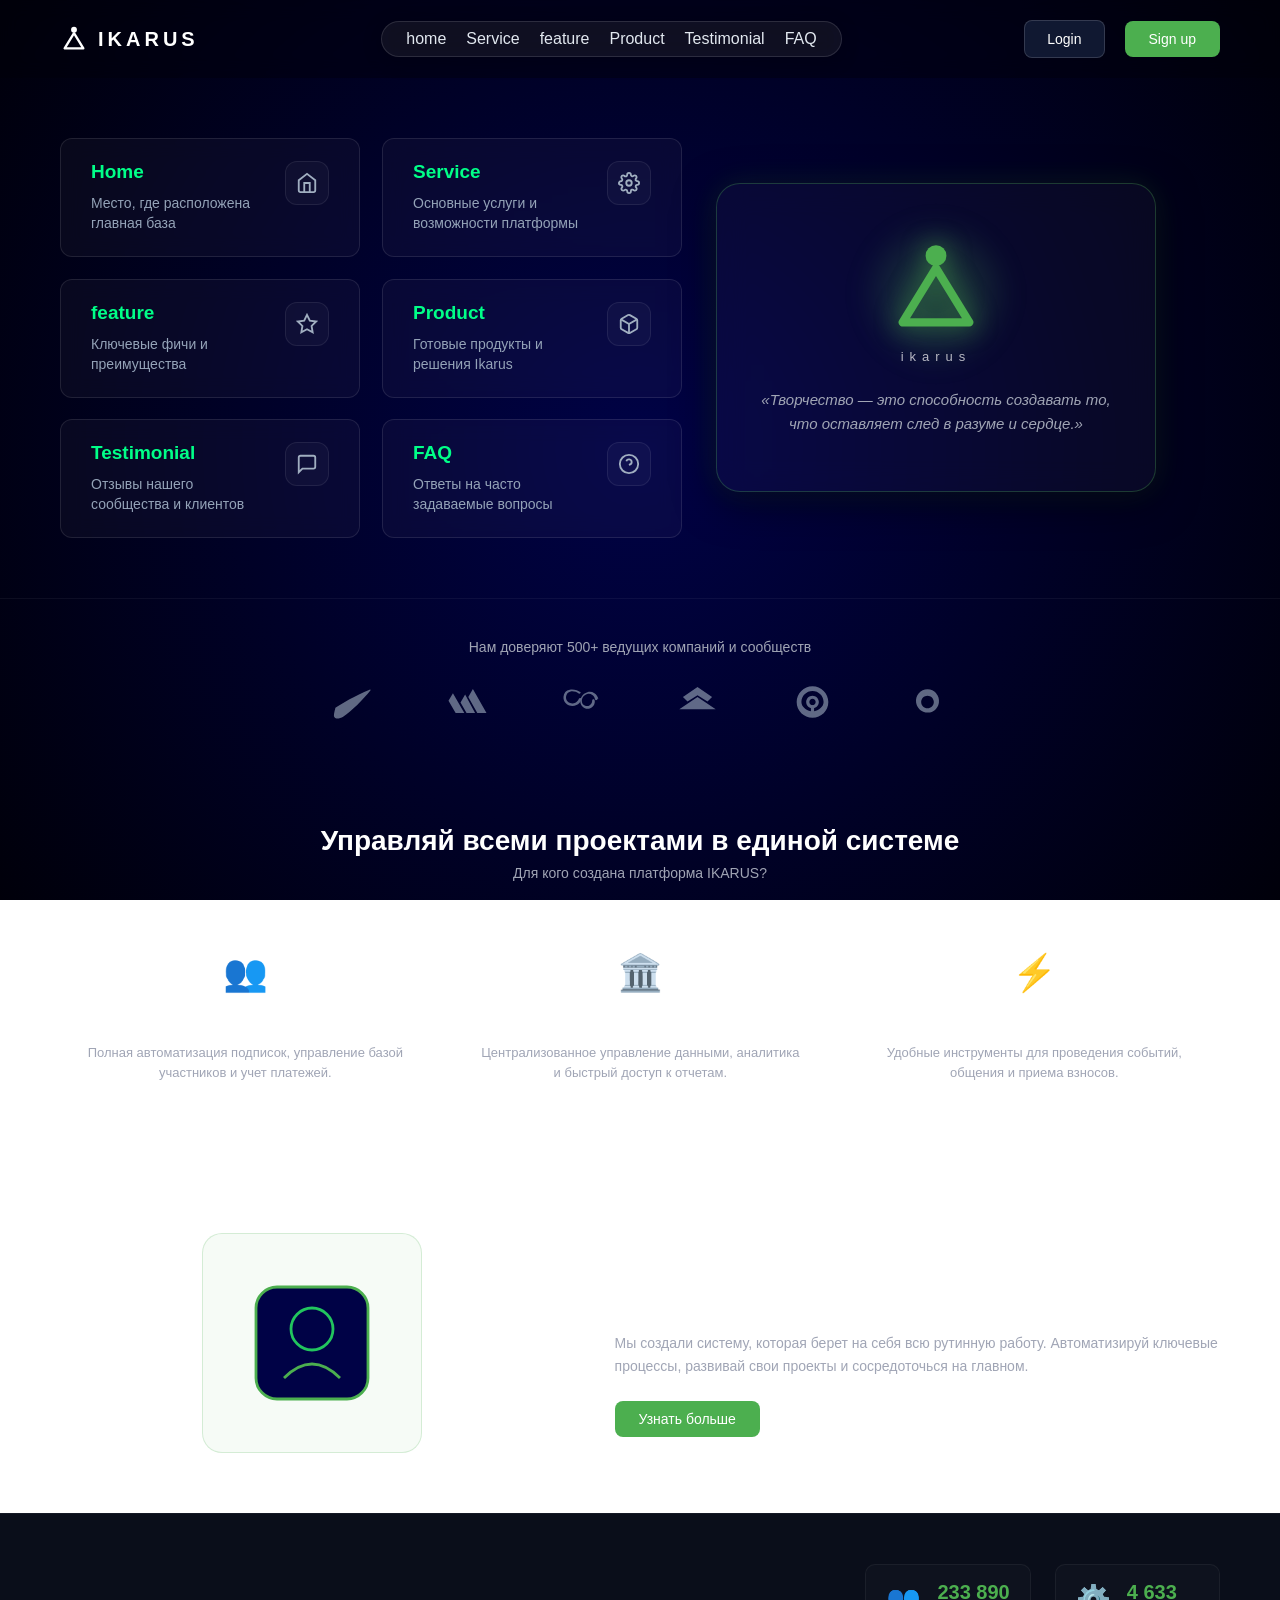
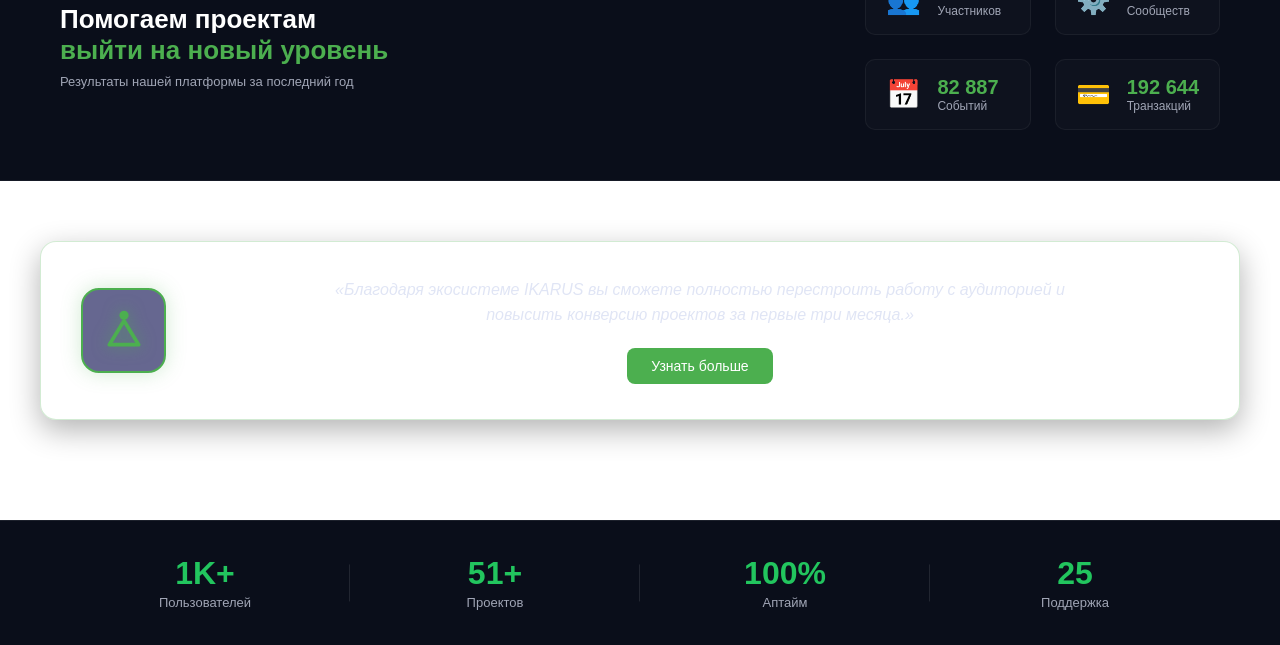
==== commit c13f12af: "Update index.html" ====
--- a/index.html
+++ b/index.html
@@ -22,7 +22,7 @@
       <nav class="nav">
         <a href="home.html">home</a>
         <a href="service.html">Service</a>
-        <a href="Feature.html">Feature</a>
+        <a href="feature.html">feature</a>
         <a href="product.html">Product</a>
         <a href="testimonial.html">Testimonial</a>
         <a href="faq.html">FAQ</a>
@@ -64,7 +64,7 @@
 
   <a href="feature.html" class="tab-card">
     <div class="card-content">
-      <h3>Feature</h3>
+      <h3>feature</h3>
       <p>Ключевые фичи и преимущества</p>
     </div>
     <div class="card-icon-wrap">
@@ -309,4 +309,4 @@
   <!-- Подключение JS -->
   <script src="script.js"></script>
 </body>
-</html>+</html>
